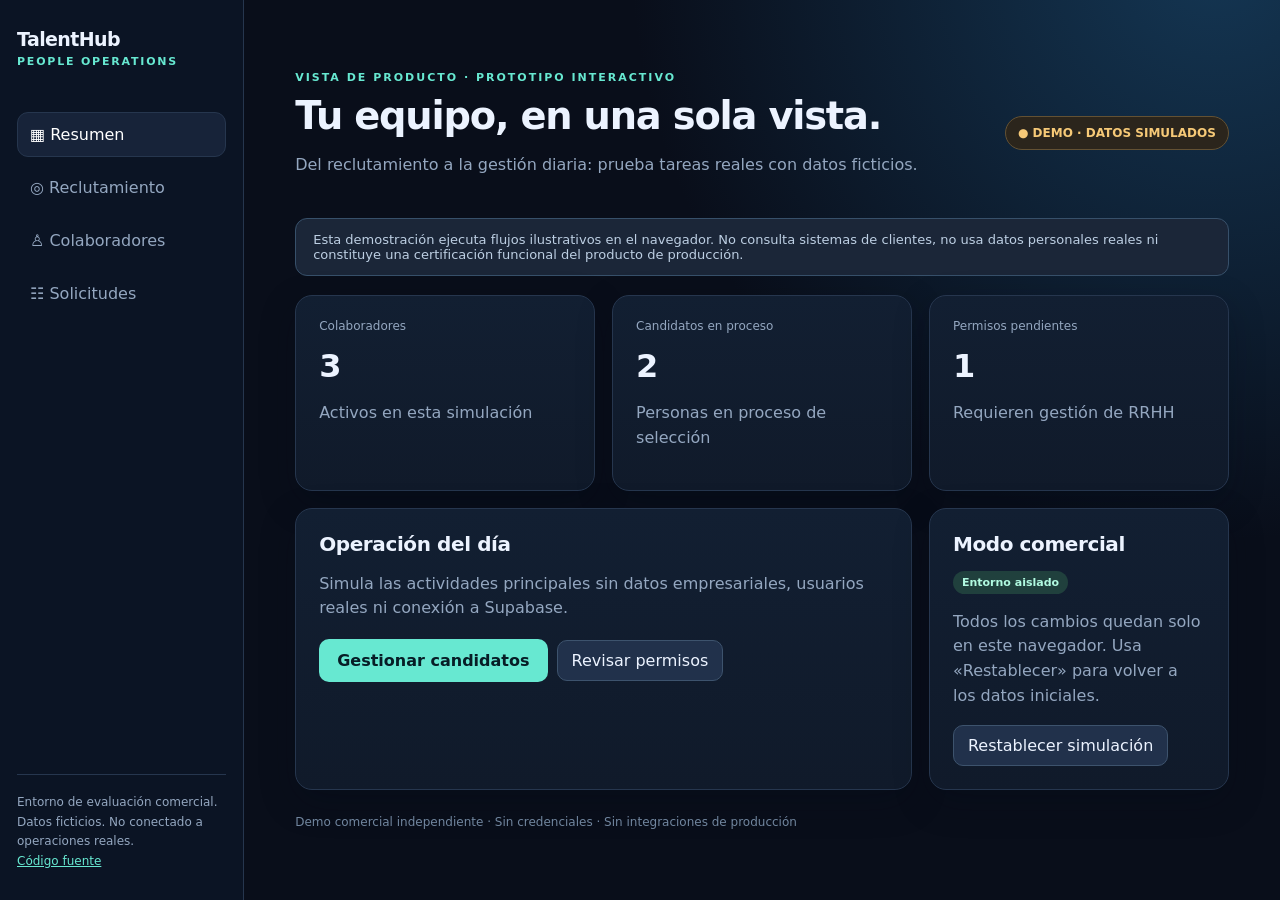
==== docs/index.html @ 7fda5d8f "feat: add isolated interactive commercial product demo" ====
<!DOCTYPE html>
<html lang="es"><head><meta charset="UTF-8"><meta name="viewport" content="width=device-width,initial-scale=1"><meta name="robots" content="noindex"><title>TalentHub | Demostración comercial</title><style>
:root{--bg:#090e1a;--panel:#111a2b;--panel2:#172339;--text:#ecf3ff;--muted:#94a7c0;--stroke:#26364e;--accent:#67e8d1;--blue:#76a9ff;--warn:#f6c977;--danger:#ff8d91;--ok:#72dfb2}*{box-sizing:border-box}html{font-family:Inter,ui-sans-serif,system-ui,-apple-system,"Segoe UI",sans-serif}body{margin:0;background:radial-gradient(circle at 95% -5%,#143653 0%,transparent 38%),var(--bg);color:var(--text);min-height:100vh}button,input,select{font:inherit}a{color:var(--accent)}.shell{display:grid;grid-template-columns:244px minmax(0,1fr);min-height:100vh}.aside{background:#0b1424;border-right:1px solid var(--stroke);padding:28px 17px;display:flex;flex-direction:column;gap:20px}.logo{font-size:19px;font-weight:850;letter-spacing:-.6px}.logo small{font-size:11px;font-weight:700;display:block;letter-spacing:1.8px;color:var(--accent);margin-top:5px}.nav{display:grid;gap:8px;margin-top:24px}.nav button{background:none;text-align:left;color:var(--muted);border:1px solid transparent;border-radius:11px;padding:12px;cursor:pointer}.nav button.active,.nav button:hover{color:#fff;background:var(--panel2);border-color:var(--stroke)}.aside-note{margin-top:auto;color:var(--muted);font-size:12px;line-height:1.65;border-top:1px solid var(--stroke);padding-top:18px}.main{padding:30px clamp(18px,4vw,60px);max-width:1500px;width:100%;margin:auto}.top{display:flex;justify-content:space-between;gap:18px;align-items:center;margin-bottom:24px;flex-wrap:wrap}.eyebrow{color:var(--accent);font-weight:800;font-size:11px;letter-spacing:2px;text-transform:uppercase}h1{font-size:clamp(27px,3vw,39px);line-height:1.12;letter-spacing:-1.2px;margin:10px 0}h2{font-size:20px;letter-spacing:-.4px;margin:0 0 15px}h3{font-size:15px;margin:0 0 9px}p{color:var(--muted);line-height:1.55}.muted{color:var(--muted)}.demo{font-size:12px;font-weight:800;color:var(--warn);border:1px solid #635133;padding:9px 12px;border-radius:99px;background:#2b251c}.grid{display:grid;grid-template-columns:repeat(12,minmax(0,1fr));gap:17px}.card{background:linear-gradient(180deg,#121f32,#101a2a);border:1px solid var(--stroke);border-radius:17px;padding:23px;min-width:0;box-shadow:0 12px 35px #050b1640}.span4{grid-column:span 4}.span5{grid-column:span 5}.span6{grid-column:span 6}.span7{grid-column:span 7}.span8{grid-column:span 8}.span12{grid-column:span 12}.stat{font-size:32px;font-weight:850;letter-spacing:-1.5px;margin-top:14px}.stat-label{font-size:12px;color:var(--muted)}label{display:block;font-size:12px;font-weight:750;color:#bfd0e3;margin:13px 0 7px}input:not([type=checkbox]),select{display:block;width:100%;min-height:43px;background:#0b1526;color:var(--text);border:1px solid #38506d;border-radius:9px;padding:10px 12px}input[type=checkbox]{accent-color:#52d9b6;width:16px;height:16px}button.primary{background:var(--accent);color:#071d26;border:0;border-radius:10px;padding:12px 18px;font-weight:900;cursor:pointer}button.secondary{color:var(--text);background:#21314b;border:1px solid #3d536d;padding:10px 14px;border-radius:10px;cursor:pointer}button:hover{filter:brightness(1.13)}.toolbar{display:flex;gap:9px;flex-wrap:wrap;align-items:center;margin-top:18px}.pill{font-size:11px;font-weight:800;border-radius:99px;padding:5px 9px;background:#20403d;color:#b1fae1;display:inline-block}.pill.bad{background:#4b272e;color:#ffb9bf}.pill.warn{background:#524127;color:#ffe0a5}.list{display:grid;gap:10px}.item{width:100%;background:#0d192a;border:1px solid var(--stroke);border-radius:11px;padding:14px;color:var(--text);text-align:left;cursor:pointer}.item.active{border-color:var(--accent);background:#13332f}.item small{color:var(--muted);display:block;margin-top:4px}.kv{display:flex;justify-content:space-between;gap:15px;border-bottom:1px solid var(--stroke);padding:11px 0;font-size:13px}.kv strong{text-align:right}.check{display:flex;align-items:center;gap:10px;padding:9px 0;color:var(--text);font-size:13px}.check label{margin:0;font-size:13px;color:var(--text);font-weight:550}.tablewrap{overflow-x:auto}table{border-collapse:collapse;width:100%;font-size:13px}th{text-align:left;font-size:11px;letter-spacing:.6px;color:var(--muted);text-transform:uppercase}th,td{border-bottom:1px solid var(--stroke);padding:12px 9px}td{color:#cbd8ed}.empty{border:1px dashed #435a74;color:var(--muted);border-radius:12px;padding:20px}.result{border:1px solid #3f6b65;border-radius:12px;padding:17px;background:#102b2a;margin-top:16px}.result.error{border-color:#855151;background:#2c1a23}.result.warn{border-color:#8a6a39;background:#302517}.result h3{font-size:17px}.split{display:flex;justify-content:space-between;gap:18px;align-items:center}.right{text-align:right}.foot{color:#71869f;font-size:12px;margin-top:25px}.hidden{display:none!important}.notice{background:#1b2638;border:1px solid #37506a;border-radius:12px;padding:13px 17px;color:#bdcfe3;font-size:13px;margin:19px 0}pre{white-space:pre-wrap;line-height:1.6;color:#d7e6f7;font-size:13px}::selection{background:#4fc7ac;color:#081624}@media(max-width:900px){.shell{grid-template-columns:1fr}.aside{padding:15px;display:block;border-right:0;border-bottom:1px solid var(--stroke)}.nav{display:flex;overflow:auto;margin-top:15px}.nav button{white-space:nowrap}.aside-note{display:none}.main{padding:22px 14px}.span4,.span5,.span6,.span7,.span8{grid-column:span 12}.card{padding:17px}}</style></head><body><div class="shell"><aside class="aside"><div class="logo">TalentHub<small>PEOPLE OPERATIONS</small></div><div class="nav"><button type="button" class="active" data-view="inicio">▦ Resumen</button><button type="button" class="" data-view="talento">◎ Reclutamiento</button><button type="button" class="" data-view="personal">♙ Colaboradores</button><button type="button" class="" data-view="permisos">☷ Solicitudes</button></div><div class="aside-note">Entorno de evaluación comercial.<br>Datos ficticios. No conectado a operaciones reales.<br><a href="../README.md">Código fuente</a></div></aside><main class="main"><div class="top"><div><div class="eyebrow">Vista de producto · prototipo interactivo</div><h1>Tu equipo, en una sola vista.</h1><p>Del reclutamiento a la gestión diaria: prueba tareas reales con datos ficticios.</p></div><span class="demo">● DEMO · DATOS SIMULADOS</span></div><div class="notice">Esta demostración ejecuta flujos ilustrativos en el navegador. No consulta sistemas de clientes, no usa datos personales reales ni constituye una certificación funcional del producto de producción.</div><section data-section="inicio"><div class="grid"><div class="card span4"><div class="stat-label">Colaboradores</div><div class="stat" id="headcount">0</div><p>Activos en esta simulación</p></div><div class="card span4"><div class="stat-label">Candidatos en proceso</div><div class="stat" id="candidates-count">0</div><p>Personas en proceso de selección</p></div><div class="card span4"><div class="stat-label">Permisos pendientes</div><div class="stat" id="leave-count">0</div><p>Requieren gestión de RRHH</p></div><div class="card span8"><h2>Operación del día</h2><p>Simula las actividades principales sin datos empresariales, usuarios reales ni conexión a Supabase.</p><div class="toolbar"><button class="primary" id="go-recruit">Gestionar candidatos</button><button class="secondary" id="go-leaves">Revisar permisos</button></div></div><div class="card span4"><h2>Modo comercial</h2><span class="pill">Entorno aislado</span><p>Todos los cambios quedan solo en este navegador. Usa «Restablecer» para volver a los datos iniciales.</p><button class="secondary" id="reset">Restablecer simulación</button></div></div></section>
<section class="hidden" data-section="talento"><div class="grid"><div class="card span5"><h2>Nuevo candidato</h2><label for="candidate">Nombre ficticio</label><input id="candidate" placeholder="Ej. Daniela Pérez" maxlength="60"><label for="position">Vacante</label><select id="position"><option>Analista de datos</option><option>Atención al cliente</option><option>Diseño UX</option><option>Contabilidad</option></select><div class="toolbar"><button class="primary" id="add-candidate">Añadir candidato</button></div><p>Prueba el cambio de etapas, desde postulación hasta contratación.</p></div><div class="card span7"><h2>Pipeline de selección</h2><div class="list" id="pipeline"></div></div></div></section>
<section class="hidden" data-section="personal"><div class="card"><div class="split"><h2>Directorio</h2><button class="secondary" id="csv">Exportar CSV demo</button></div><label for="people-search">Buscar colaborador</label><input id="people-search" placeholder="Nombre, puesto o área"><div class="tablewrap" style="margin-top:17px"><table><thead><tr><th>Nombre</th><th>Cargo</th><th>Área</th><th>Estado</th></tr></thead><tbody id="people"></tbody></table></div></div></section>
<section class="hidden" data-section="permisos"><div class="grid"><div class="card span5"><h2>Solicitar permiso</h2><label for="employee">Colaborador</label><select id="employee"></select><label for="leave-date">Fecha</label><input id="leave-date" type="date" value="2026-11-02"><label for="reason">Motivo</label><select id="reason"><option>Vacaciones</option><option>Trámite personal</option><option>Capacitación</option></select><div class="toolbar"><button class="primary" id="submit-leave">Registrar solicitud</button></div></div><div class="card span7"><h2>Bandeja de aprobación</h2><div class="list" id="leaves"></div></div></div></section><div class="foot">Demo comercial independiente · Sin credenciales · Sin integraciones de producción</div></main></div><script>const $=s=>document.querySelector(s), $$=s=>[...document.querySelectorAll(s)];const esc=x=>String(x??"").replace(/[&<>"']/g,c=>({"&":"&amp;","<":"&lt;",">":"&gt;",'"':"&quot;","'":"&#39;"}[c]));const fmt=d=>d?new Date(d+"T12:00:00").toLocaleDateString("es-PA"):"—";$$("[data-view]").forEach(b=>b.onclick=()=>{$$("[data-view]").forEach(x=>x.classList.toggle("active",x===b));$$("[data-section]").forEach(x=>x.classList.toggle("hidden",x.dataset.section!==b.dataset.view))});const file=(name,body,type)=>{const url=URL.createObjectURL(new Blob([body],{type}));const a=document.createElement("a");a.href=url;a.download=name;a.click();setTimeout(()=>URL.revokeObjectURL(url),2000)};const key="talenthub:demo:v1";const seed={people:[{name:"Ana López",job:"Diseñadora UX",team:"Producto",state:"Activo"},{name:"Luis Herrera",job:"Analista de datos",team:"Operaciones",state:"Activo"},{name:"María Torres",job:"Líder comercial",team:"Ventas",state:"Activo"}],candidates:[{name:"Valeria Ejemplo",job:"Analista de datos",stage:"Entrevista"},{name:"Carlos Prueba",job:"Atención al cliente",stage:"Postulado"}],leaves:[{id:1,name:"Ana López",date:"2026-11-04",reason:"Vacaciones",status:"Pendiente"}]};let state;try{state=JSON.parse(localStorage.getItem(key))||structuredClone(seed);if(!Array.isArray(state.people)||!Array.isArray(state.candidates)||!Array.isArray(state.leaves))state=structuredClone(seed)}catch{state=structuredClone(seed)}const stages=["Postulado","Preseleccionado","Entrevista","Oferta","Contratado"];function save(){localStorage.setItem(key,JSON.stringify(state))}function render(){const p=state.people.filter(x=>x.state==="Activo");$("#headcount").textContent=p.length;$("#candidates-count").textContent=state.candidates.filter(x=>x.stage!=="Contratado").length;$("#leave-count").textContent=state.leaves.filter(x=>x.status==="Pendiente").length;$("#pipeline").innerHTML=state.candidates.map((x,i)=>'<div class="item"><div class="split"><div><strong>'+esc(x.name)+'</strong><small>'+esc(x.job)+'</small></div><div><label for="stage'+i+'">Etapa</label><select data-stage="'+i+'" id="stage'+i+'">'+stages.map(s=>'<option '+(x.stage===s?'selected':'')+'>'+s+'</option>').join("")+'</select></div></div></div>').join("");$$("[data-stage]").forEach(el=>el.onchange=()=>{const x=state.candidates[+el.dataset.stage];x.stage=el.value;if(x.stage==="Contratado"&&!state.people.some(y=>y.name===x.name)){state.people.push({name:x.name,job:x.job,team:"Por asignar",state:"Activo"})}save();render()});const term=$("#people-search").value.toLowerCase();$("#people").innerHTML=state.people.filter(x=>(x.name+" "+x.job+" "+x.team).toLowerCase().includes(term)).map(x=>'<tr><td>'+esc(x.name)+'</td><td>'+esc(x.job)+'</td><td>'+esc(x.team)+'</td><td><span class="pill">'+esc(x.state)+'</span></td></tr>').join("")||'<tr><td colspan="4">Sin coincidencias</td></tr>';$("#employee").innerHTML=state.people.map(x=>'<option>'+esc(x.name)+'</option>').join("");$("#leaves").innerHTML=state.leaves.slice().reverse().map(x=>'<div class="item"><div class="split"><div><strong>'+esc(x.name)+'</strong><small>'+fmt(x.date)+' · '+esc(x.reason)+'</small></div><div><span class="pill '+(x.status==="Rechazado"?"bad":x.status==="Pendiente"?"warn":"")+'">'+esc(x.status)+'</span>'+(x.status==="Pendiente"?'<div class="toolbar"><button class="secondary" data-approve="'+x.id+'">Aprobar</button><button class="secondary" data-reject="'+x.id+'">Rechazar</button></div>':"")+'</div></div></div>').join("");$$("[data-approve]").forEach(b=>b.onclick=()=>setLeave(+b.dataset.approve,"Aprobado"));$$("[data-reject]").forEach(b=>b.onclick=()=>setLeave(+b.dataset.reject,"Rechazado"))}function setLeave(id,status){state.leaves.find(x=>x.id===id).status=status;save();render()}$("#add-candidate").onclick=()=>{let name=$("#candidate").value.trim();if(!name)return alert("Escribe un nombre ficticio.");state.candidates.push({name,job:$("#position").value,stage:"Postulado"});$("#candidate").value="";save();render()};$("#people-search").oninput=render;$("#submit-leave").onclick=()=>{state.leaves.push({id:Date.now(),name:$("#employee").value,date:$("#leave-date").value,reason:$("#reason").value,status:"Pendiente"});save();render()};$("#reset").onclick=()=>{state=structuredClone(seed);save();render()};$("#csv").onclick=()=>file("colaboradores_demo.csv","Nombre,Cargo,Departamento,Estado\n"+state.people.map(x=>[x.name,x.job,x.team,x.state].map(s=>'"'+String(s).replaceAll('"','""')+'"').join(",")).join("\n"),"text/csv;charset=utf-8");$("#go-recruit").onclick=()=>{document.querySelector('[data-view=talento]').click()};$("#go-leaves").onclick=()=>{document.querySelector('[data-view=permisos]').click()};render();</script></body></html>
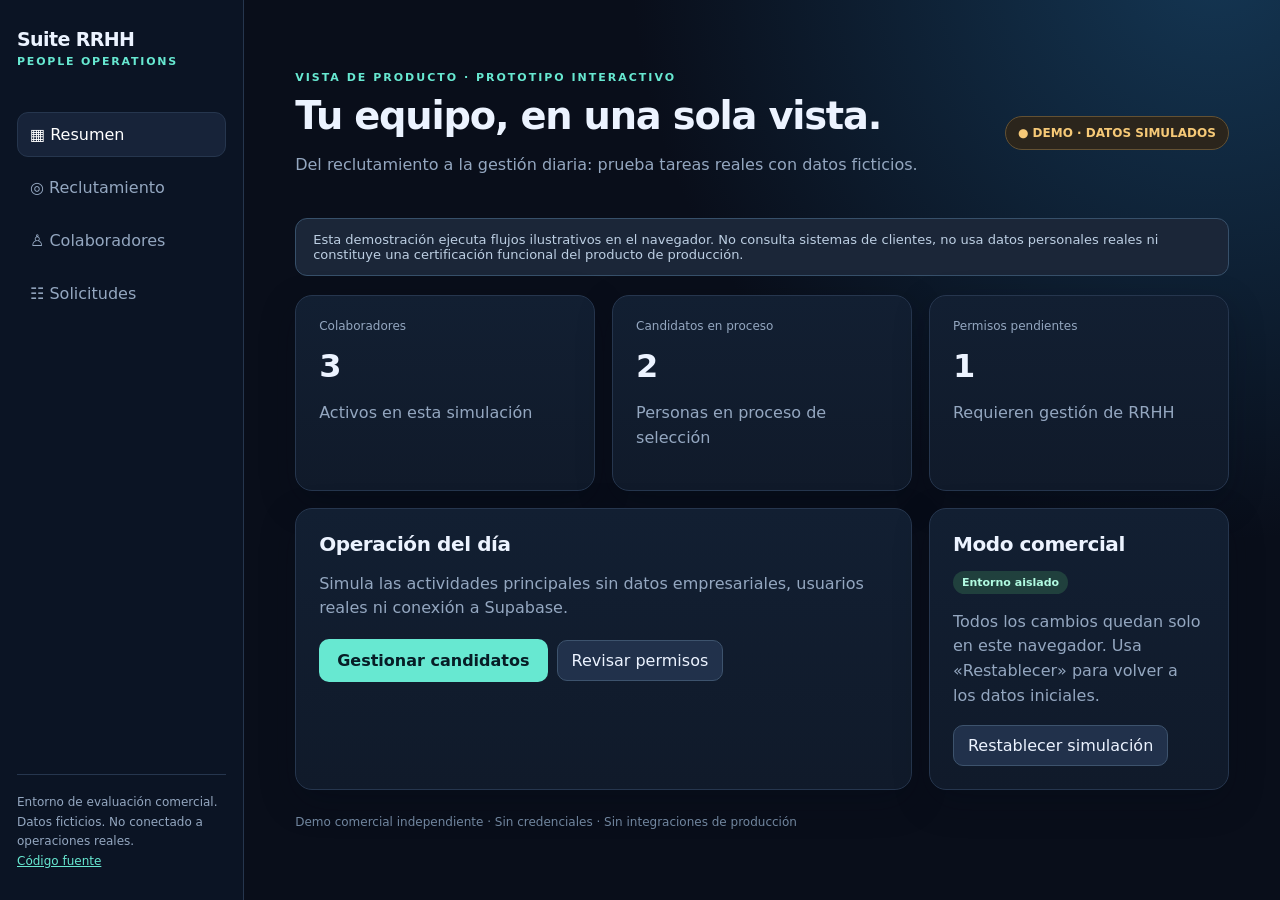
==== commit 4c0b33cc: "chore: use descriptive demo name pending brand clearance" ====
--- a/docs/index.html
+++ b/docs/index.html
@@ -1,6 +1,6 @@
 <!DOCTYPE html>
-<html lang="es"><head><meta charset="UTF-8"><meta name="viewport" content="width=device-width,initial-scale=1"><meta name="robots" content="noindex"><title>TalentHub | Demostración comercial</title><style>
-:root{--bg:#090e1a;--panel:#111a2b;--panel2:#172339;--text:#ecf3ff;--muted:#94a7c0;--stroke:#26364e;--accent:#67e8d1;--blue:#76a9ff;--warn:#f6c977;--danger:#ff8d91;--ok:#72dfb2}*{box-sizing:border-box}html{font-family:Inter,ui-sans-serif,system-ui,-apple-system,"Segoe UI",sans-serif}body{margin:0;background:radial-gradient(circle at 95% -5%,#143653 0%,transparent 38%),var(--bg);color:var(--text);min-height:100vh}button,input,select{font:inherit}a{color:var(--accent)}.shell{display:grid;grid-template-columns:244px minmax(0,1fr);min-height:100vh}.aside{background:#0b1424;border-right:1px solid var(--stroke);padding:28px 17px;display:flex;flex-direction:column;gap:20px}.logo{font-size:19px;font-weight:850;letter-spacing:-.6px}.logo small{font-size:11px;font-weight:700;display:block;letter-spacing:1.8px;color:var(--accent);margin-top:5px}.nav{display:grid;gap:8px;margin-top:24px}.nav button{background:none;text-align:left;color:var(--muted);border:1px solid transparent;border-radius:11px;padding:12px;cursor:pointer}.nav button.active,.nav button:hover{color:#fff;background:var(--panel2);border-color:var(--stroke)}.aside-note{margin-top:auto;color:var(--muted);font-size:12px;line-height:1.65;border-top:1px solid var(--stroke);padding-top:18px}.main{padding:30px clamp(18px,4vw,60px);max-width:1500px;width:100%;margin:auto}.top{display:flex;justify-content:space-between;gap:18px;align-items:center;margin-bottom:24px;flex-wrap:wrap}.eyebrow{color:var(--accent);font-weight:800;font-size:11px;letter-spacing:2px;text-transform:uppercase}h1{font-size:clamp(27px,3vw,39px);line-height:1.12;letter-spacing:-1.2px;margin:10px 0}h2{font-size:20px;letter-spacing:-.4px;margin:0 0 15px}h3{font-size:15px;margin:0 0 9px}p{color:var(--muted);line-height:1.55}.muted{color:var(--muted)}.demo{font-size:12px;font-weight:800;color:var(--warn);border:1px solid #635133;padding:9px 12px;border-radius:99px;background:#2b251c}.grid{display:grid;grid-template-columns:repeat(12,minmax(0,1fr));gap:17px}.card{background:linear-gradient(180deg,#121f32,#101a2a);border:1px solid var(--stroke);border-radius:17px;padding:23px;min-width:0;box-shadow:0 12px 35px #050b1640}.span4{grid-column:span 4}.span5{grid-column:span 5}.span6{grid-column:span 6}.span7{grid-column:span 7}.span8{grid-column:span 8}.span12{grid-column:span 12}.stat{font-size:32px;font-weight:850;letter-spacing:-1.5px;margin-top:14px}.stat-label{font-size:12px;color:var(--muted)}label{display:block;font-size:12px;font-weight:750;color:#bfd0e3;margin:13px 0 7px}input:not([type=checkbox]),select{display:block;width:100%;min-height:43px;background:#0b1526;color:var(--text);border:1px solid #38506d;border-radius:9px;padding:10px 12px}input[type=checkbox]{accent-color:#52d9b6;width:16px;height:16px}button.primary{background:var(--accent);color:#071d26;border:0;border-radius:10px;padding:12px 18px;font-weight:900;cursor:pointer}button.secondary{color:var(--text);background:#21314b;border:1px solid #3d536d;padding:10px 14px;border-radius:10px;cursor:pointer}button:hover{filter:brightness(1.13)}.toolbar{display:flex;gap:9px;flex-wrap:wrap;align-items:center;margin-top:18px}.pill{font-size:11px;font-weight:800;border-radius:99px;padding:5px 9px;background:#20403d;color:#b1fae1;display:inline-block}.pill.bad{background:#4b272e;color:#ffb9bf}.pill.warn{background:#524127;color:#ffe0a5}.list{display:grid;gap:10px}.item{width:100%;background:#0d192a;border:1px solid var(--stroke);border-radius:11px;padding:14px;color:var(--text);text-align:left;cursor:pointer}.item.active{border-color:var(--accent);background:#13332f}.item small{color:var(--muted);display:block;margin-top:4px}.kv{display:flex;justify-content:space-between;gap:15px;border-bottom:1px solid var(--stroke);padding:11px 0;font-size:13px}.kv strong{text-align:right}.check{display:flex;align-items:center;gap:10px;padding:9px 0;color:var(--text);font-size:13px}.check label{margin:0;font-size:13px;color:var(--text);font-weight:550}.tablewrap{overflow-x:auto}table{border-collapse:collapse;width:100%;font-size:13px}th{text-align:left;font-size:11px;letter-spacing:.6px;color:var(--muted);text-transform:uppercase}th,td{border-bottom:1px solid var(--stroke);padding:12px 9px}td{color:#cbd8ed}.empty{border:1px dashed #435a74;color:var(--muted);border-radius:12px;padding:20px}.result{border:1px solid #3f6b65;border-radius:12px;padding:17px;background:#102b2a;margin-top:16px}.result.error{border-color:#855151;background:#2c1a23}.result.warn{border-color:#8a6a39;background:#302517}.result h3{font-size:17px}.split{display:flex;justify-content:space-between;gap:18px;align-items:center}.right{text-align:right}.foot{color:#71869f;font-size:12px;margin-top:25px}.hidden{display:none!important}.notice{background:#1b2638;border:1px solid #37506a;border-radius:12px;padding:13px 17px;color:#bdcfe3;font-size:13px;margin:19px 0}pre{white-space:pre-wrap;line-height:1.6;color:#d7e6f7;font-size:13px}::selection{background:#4fc7ac;color:#081624}@media(max-width:900px){.shell{grid-template-columns:1fr}.aside{padding:15px;display:block;border-right:0;border-bottom:1px solid var(--stroke)}.nav{display:flex;overflow:auto;margin-top:15px}.nav button{white-space:nowrap}.aside-note{display:none}.main{padding:22px 14px}.span4,.span5,.span6,.span7,.span8{grid-column:span 12}.card{padding:17px}}</style></head><body><div class="shell"><aside class="aside"><div class="logo">TalentHub<small>PEOPLE OPERATIONS</small></div><div class="nav"><button type="button" class="active" data-view="inicio">▦ Resumen</button><button type="button" class="" data-view="talento">◎ Reclutamiento</button><button type="button" class="" data-view="personal">♙ Colaboradores</button><button type="button" class="" data-view="permisos">☷ Solicitudes</button></div><div class="aside-note">Entorno de evaluación comercial.<br>Datos ficticios. No conectado a operaciones reales.<br><a href="../README.md">Código fuente</a></div></aside><main class="main"><div class="top"><div><div class="eyebrow">Vista de producto · prototipo interactivo</div><h1>Tu equipo, en una sola vista.</h1><p>Del reclutamiento a la gestión diaria: prueba tareas reales con datos ficticios.</p></div><span class="demo">● DEMO · DATOS SIMULADOS</span></div><div class="notice">Esta demostración ejecuta flujos ilustrativos en el navegador. No consulta sistemas de clientes, no usa datos personales reales ni constituye una certificación funcional del producto de producción.</div><section data-section="inicio"><div class="grid"><div class="card span4"><div class="stat-label">Colaboradores</div><div class="stat" id="headcount">0</div><p>Activos en esta simulación</p></div><div class="card span4"><div class="stat-label">Candidatos en proceso</div><div class="stat" id="candidates-count">0</div><p>Personas en proceso de selección</p></div><div class="card span4"><div class="stat-label">Permisos pendientes</div><div class="stat" id="leave-count">0</div><p>Requieren gestión de RRHH</p></div><div class="card span8"><h2>Operación del día</h2><p>Simula las actividades principales sin datos empresariales, usuarios reales ni conexión a Supabase.</p><div class="toolbar"><button class="primary" id="go-recruit">Gestionar candidatos</button><button class="secondary" id="go-leaves">Revisar permisos</button></div></div><div class="card span4"><h2>Modo comercial</h2><span class="pill">Entorno aislado</span><p>Todos los cambios quedan solo en este navegador. Usa «Restablecer» para volver a los datos iniciales.</p><button class="secondary" id="reset">Restablecer simulación</button></div></div></section>
+<html lang="es"><head><meta charset="UTF-8"><meta name="viewport" content="width=device-width,initial-scale=1"><meta name="robots" content="noindex"><title>Suite RRHH | Demostración comercial</title><style>
+:root{--bg:#090e1a;--panel:#111a2b;--panel2:#172339;--text:#ecf3ff;--muted:#94a7c0;--stroke:#26364e;--accent:#67e8d1;--blue:#76a9ff;--warn:#f6c977;--danger:#ff8d91;--ok:#72dfb2}*{box-sizing:border-box}html{font-family:Inter,ui-sans-serif,system-ui,-apple-system,"Segoe UI",sans-serif}body{margin:0;background:radial-gradient(circle at 95% -5%,#143653 0%,transparent 38%),var(--bg);color:var(--text);min-height:100vh}button,input,select{font:inherit}a{color:var(--accent)}.shell{display:grid;grid-template-columns:244px minmax(0,1fr);min-height:100vh}.aside{background:#0b1424;border-right:1px solid var(--stroke);padding:28px 17px;display:flex;flex-direction:column;gap:20px}.logo{font-size:19px;font-weight:850;letter-spacing:-.6px}.logo small{font-size:11px;font-weight:700;display:block;letter-spacing:1.8px;color:var(--accent);margin-top:5px}.nav{display:grid;gap:8px;margin-top:24px}.nav button{background:none;text-align:left;color:var(--muted);border:1px solid transparent;border-radius:11px;padding:12px;cursor:pointer}.nav button.active,.nav button:hover{color:#fff;background:var(--panel2);border-color:var(--stroke)}.aside-note{margin-top:auto;color:var(--muted);font-size:12px;line-height:1.65;border-top:1px solid var(--stroke);padding-top:18px}.main{padding:30px clamp(18px,4vw,60px);max-width:1500px;width:100%;margin:auto}.top{display:flex;justify-content:space-between;gap:18px;align-items:center;margin-bottom:24px;flex-wrap:wrap}.eyebrow{color:var(--accent);font-weight:800;font-size:11px;letter-spacing:2px;text-transform:uppercase}h1{font-size:clamp(27px,3vw,39px);line-height:1.12;letter-spacing:-1.2px;margin:10px 0}h2{font-size:20px;letter-spacing:-.4px;margin:0 0 15px}h3{font-size:15px;margin:0 0 9px}p{color:var(--muted);line-height:1.55}.muted{color:var(--muted)}.demo{font-size:12px;font-weight:800;color:var(--warn);border:1px solid #635133;padding:9px 12px;border-radius:99px;background:#2b251c}.grid{display:grid;grid-template-columns:repeat(12,minmax(0,1fr));gap:17px}.card{background:linear-gradient(180deg,#121f32,#101a2a);border:1px solid var(--stroke);border-radius:17px;padding:23px;min-width:0;box-shadow:0 12px 35px #050b1640}.span4{grid-column:span 4}.span5{grid-column:span 5}.span6{grid-column:span 6}.span7{grid-column:span 7}.span8{grid-column:span 8}.span12{grid-column:span 12}.stat{font-size:32px;font-weight:850;letter-spacing:-1.5px;margin-top:14px}.stat-label{font-size:12px;color:var(--muted)}label{display:block;font-size:12px;font-weight:750;color:#bfd0e3;margin:13px 0 7px}input:not([type=checkbox]),select{display:block;width:100%;min-height:43px;background:#0b1526;color:var(--text);border:1px solid #38506d;border-radius:9px;padding:10px 12px}input[type=checkbox]{accent-color:#52d9b6;width:16px;height:16px}button.primary{background:var(--accent);color:#071d26;border:0;border-radius:10px;padding:12px 18px;font-weight:900;cursor:pointer}button.secondary{color:var(--text);background:#21314b;border:1px solid #3d536d;padding:10px 14px;border-radius:10px;cursor:pointer}button:hover{filter:brightness(1.13)}.toolbar{display:flex;gap:9px;flex-wrap:wrap;align-items:center;margin-top:18px}.pill{font-size:11px;font-weight:800;border-radius:99px;padding:5px 9px;background:#20403d;color:#b1fae1;display:inline-block}.pill.bad{background:#4b272e;color:#ffb9bf}.pill.warn{background:#524127;color:#ffe0a5}.list{display:grid;gap:10px}.item{width:100%;background:#0d192a;border:1px solid var(--stroke);border-radius:11px;padding:14px;color:var(--text);text-align:left;cursor:pointer}.item.active{border-color:var(--accent);background:#13332f}.item small{color:var(--muted);display:block;margin-top:4px}.kv{display:flex;justify-content:space-between;gap:15px;border-bottom:1px solid var(--stroke);padding:11px 0;font-size:13px}.kv strong{text-align:right}.check{display:flex;align-items:center;gap:10px;padding:9px 0;color:var(--text);font-size:13px}.check label{margin:0;font-size:13px;color:var(--text);font-weight:550}.tablewrap{overflow-x:auto}table{border-collapse:collapse;width:100%;font-size:13px}th{text-align:left;font-size:11px;letter-spacing:.6px;color:var(--muted);text-transform:uppercase}th,td{border-bottom:1px solid var(--stroke);padding:12px 9px}td{color:#cbd8ed}.empty{border:1px dashed #435a74;color:var(--muted);border-radius:12px;padding:20px}.result{border:1px solid #3f6b65;border-radius:12px;padding:17px;background:#102b2a;margin-top:16px}.result.error{border-color:#855151;background:#2c1a23}.result.warn{border-color:#8a6a39;background:#302517}.result h3{font-size:17px}.split{display:flex;justify-content:space-between;gap:18px;align-items:center}.right{text-align:right}.foot{color:#71869f;font-size:12px;margin-top:25px}.hidden{display:none!important}.notice{background:#1b2638;border:1px solid #37506a;border-radius:12px;padding:13px 17px;color:#bdcfe3;font-size:13px;margin:19px 0}pre{white-space:pre-wrap;line-height:1.6;color:#d7e6f7;font-size:13px}::selection{background:#4fc7ac;color:#081624}@media(max-width:900px){.shell{grid-template-columns:1fr}.aside{padding:15px;display:block;border-right:0;border-bottom:1px solid var(--stroke)}.nav{display:flex;overflow:auto;margin-top:15px}.nav button{white-space:nowrap}.aside-note{display:none}.main{padding:22px 14px}.span4,.span5,.span6,.span7,.span8{grid-column:span 12}.card{padding:17px}}</style></head><body><div class="shell"><aside class="aside"><div class="logo">Suite RRHH<small>PEOPLE OPERATIONS</small></div><div class="nav"><button type="button" class="active" data-view="inicio">▦ Resumen</button><button type="button" class="" data-view="talento">◎ Reclutamiento</button><button type="button" class="" data-view="personal">♙ Colaboradores</button><button type="button" class="" data-view="permisos">☷ Solicitudes</button></div><div class="aside-note">Entorno de evaluación comercial.<br>Datos ficticios. No conectado a operaciones reales.<br><a href="../README.md">Código fuente</a></div></aside><main class="main"><div class="top"><div><div class="eyebrow">Vista de producto · prototipo interactivo</div><h1>Tu equipo, en una sola vista.</h1><p>Del reclutamiento a la gestión diaria: prueba tareas reales con datos ficticios.</p></div><span class="demo">● DEMO · DATOS SIMULADOS</span></div><div class="notice">Esta demostración ejecuta flujos ilustrativos en el navegador. No consulta sistemas de clientes, no usa datos personales reales ni constituye una certificación funcional del producto de producción.</div><section data-section="inicio"><div class="grid"><div class="card span4"><div class="stat-label">Colaboradores</div><div class="stat" id="headcount">0</div><p>Activos en esta simulación</p></div><div class="card span4"><div class="stat-label">Candidatos en proceso</div><div class="stat" id="candidates-count">0</div><p>Personas en proceso de selección</p></div><div class="card span4"><div class="stat-label">Permisos pendientes</div><div class="stat" id="leave-count">0</div><p>Requieren gestión de RRHH</p></div><div class="card span8"><h2>Operación del día</h2><p>Simula las actividades principales sin datos empresariales, usuarios reales ni conexión a Supabase.</p><div class="toolbar"><button class="primary" id="go-recruit">Gestionar candidatos</button><button class="secondary" id="go-leaves">Revisar permisos</button></div></div><div class="card span4"><h2>Modo comercial</h2><span class="pill">Entorno aislado</span><p>Todos los cambios quedan solo en este navegador. Usa «Restablecer» para volver a los datos iniciales.</p><button class="secondary" id="reset">Restablecer simulación</button></div></div></section>
 <section class="hidden" data-section="talento"><div class="grid"><div class="card span5"><h2>Nuevo candidato</h2><label for="candidate">Nombre ficticio</label><input id="candidate" placeholder="Ej. Daniela Pérez" maxlength="60"><label for="position">Vacante</label><select id="position"><option>Analista de datos</option><option>Atención al cliente</option><option>Diseño UX</option><option>Contabilidad</option></select><div class="toolbar"><button class="primary" id="add-candidate">Añadir candidato</button></div><p>Prueba el cambio de etapas, desde postulación hasta contratación.</p></div><div class="card span7"><h2>Pipeline de selección</h2><div class="list" id="pipeline"></div></div></div></section>
 <section class="hidden" data-section="personal"><div class="card"><div class="split"><h2>Directorio</h2><button class="secondary" id="csv">Exportar CSV demo</button></div><label for="people-search">Buscar colaborador</label><input id="people-search" placeholder="Nombre, puesto o área"><div class="tablewrap" style="margin-top:17px"><table><thead><tr><th>Nombre</th><th>Cargo</th><th>Área</th><th>Estado</th></tr></thead><tbody id="people"></tbody></table></div></div></section>
 <section class="hidden" data-section="permisos"><div class="grid"><div class="card span5"><h2>Solicitar permiso</h2><label for="employee">Colaborador</label><select id="employee"></select><label for="leave-date">Fecha</label><input id="leave-date" type="date" value="2026-11-02"><label for="reason">Motivo</label><select id="reason"><option>Vacaciones</option><option>Trámite personal</option><option>Capacitación</option></select><div class="toolbar"><button class="primary" id="submit-leave">Registrar solicitud</button></div></div><div class="card span7"><h2>Bandeja de aprobación</h2><div class="list" id="leaves"></div></div></div></section><div class="foot">Demo comercial independiente · Sin credenciales · Sin integraciones de producción</div></main></div><script>const $=s=>document.querySelector(s), $$=s=>[...document.querySelectorAll(s)];const esc=x=>String(x??"").replace(/[&<>"']/g,c=>({"&":"&amp;","<":"&lt;",">":"&gt;",'"':"&quot;","'":"&#39;"}[c]));const fmt=d=>d?new Date(d+"T12:00:00").toLocaleDateString("es-PA"):"—";$$("[data-view]").forEach(b=>b.onclick=()=>{$$("[data-view]").forEach(x=>x.classList.toggle("active",x===b));$$("[data-section]").forEach(x=>x.classList.toggle("hidden",x.dataset.section!==b.dataset.view))});const file=(name,body,type)=>{const url=URL.createObjectURL(new Blob([body],{type}));const a=document.createElement("a");a.href=url;a.download=name;a.click();setTimeout(()=>URL.revokeObjectURL(url),2000)};const key="talenthub:demo:v1";const seed={people:[{name:"Ana López",job:"Diseñadora UX",team:"Producto",state:"Activo"},{name:"Luis Herrera",job:"Analista de datos",team:"Operaciones",state:"Activo"},{name:"María Torres",job:"Líder comercial",team:"Ventas",state:"Activo"}],candidates:[{name:"Valeria Ejemplo",job:"Analista de datos",stage:"Entrevista"},{name:"Carlos Prueba",job:"Atención al cliente",stage:"Postulado"}],leaves:[{id:1,name:"Ana López",date:"2026-11-04",reason:"Vacaciones",status:"Pendiente"}]};let state;try{state=JSON.parse(localStorage.getItem(key))||structuredClone(seed);if(!Array.isArray(state.people)||!Array.isArray(state.candidates)||!Array.isArray(state.leaves))state=structuredClone(seed)}catch{state=structuredClone(seed)}const stages=["Postulado","Preseleccionado","Entrevista","Oferta","Contratado"];function save(){localStorage.setItem(key,JSON.stringify(state))}function render(){const p=state.people.filter(x=>x.state==="Activo");$("#headcount").textContent=p.length;$("#candidates-count").textContent=state.candidates.filter(x=>x.stage!=="Contratado").length;$("#leave-count").textContent=state.leaves.filter(x=>x.status==="Pendiente").length;$("#pipeline").innerHTML=state.candidates.map((x,i)=>'<div class="item"><div class="split"><div><strong>'+esc(x.name)+'</strong><small>'+esc(x.job)+'</small></div><div><label for="stage'+i+'">Etapa</label><select data-stage="'+i+'" id="stage'+i+'">'+stages.map(s=>'<option '+(x.stage===s?'selected':'')+'>'+s+'</option>').join("")+'</select></div></div></div>').join("");$$("[data-stage]").forEach(el=>el.onchange=()=>{const x=state.candidates[+el.dataset.stage];x.stage=el.value;if(x.stage==="Contratado"&&!state.people.some(y=>y.name===x.name)){state.people.push({name:x.name,job:x.job,team:"Por asignar",state:"Activo"})}save();render()});const term=$("#people-search").value.toLowerCase();$("#people").innerHTML=state.people.filter(x=>(x.name+" "+x.job+" "+x.team).toLowerCase().includes(term)).map(x=>'<tr><td>'+esc(x.name)+'</td><td>'+esc(x.job)+'</td><td>'+esc(x.team)+'</td><td><span class="pill">'+esc(x.state)+'</span></td></tr>').join("")||'<tr><td colspan="4">Sin coincidencias</td></tr>';$("#employee").innerHTML=state.people.map(x=>'<option>'+esc(x.name)+'</option>').join("");$("#leaves").innerHTML=state.leaves.slice().reverse().map(x=>'<div class="item"><div class="split"><div><strong>'+esc(x.name)+'</strong><small>'+fmt(x.date)+' · '+esc(x.reason)+'</small></div><div><span class="pill '+(x.status==="Rechazado"?"bad":x.status==="Pendiente"?"warn":"")+'">'+esc(x.status)+'</span>'+(x.status==="Pendiente"?'<div class="toolbar"><button class="secondary" data-approve="'+x.id+'">Aprobar</button><button class="secondary" data-reject="'+x.id+'">Rechazar</button></div>':"")+'</div></div></div>').join("");$$("[data-approve]").forEach(b=>b.onclick=()=>setLeave(+b.dataset.approve,"Aprobado"));$$("[data-reject]").forEach(b=>b.onclick=()=>setLeave(+b.dataset.reject,"Rechazado"))}function setLeave(id,status){state.leaves.find(x=>x.id===id).status=status;save();render()}$("#add-candidate").onclick=()=>{let name=$("#candidate").value.trim();if(!name)return alert("Escribe un nombre ficticio.");state.candidates.push({name,job:$("#position").value,stage:"Postulado"});$("#candidate").value="";save();render()};$("#people-search").oninput=render;$("#submit-leave").onclick=()=>{state.leaves.push({id:Date.now(),name:$("#employee").value,date:$("#leave-date").value,reason:$("#reason").value,status:"Pendiente"});save();render()};$("#reset").onclick=()=>{state=structuredClone(seed);save();render()};$("#csv").onclick=()=>file("colaboradores_demo.csv","Nombre,Cargo,Departamento,Estado\n"+state.people.map(x=>[x.name,x.job,x.team,x.state].map(s=>'"'+String(s).replaceAll('"','""')+'"').join(",")).join("\n"),"text/csv;charset=utf-8");$("#go-recruit").onclick=()=>{document.querySelector('[data-view=talento]').click()};$("#go-leaves").onclick=()=>{document.querySelector('[data-view=permisos]').click()};render();</script></body></html>
